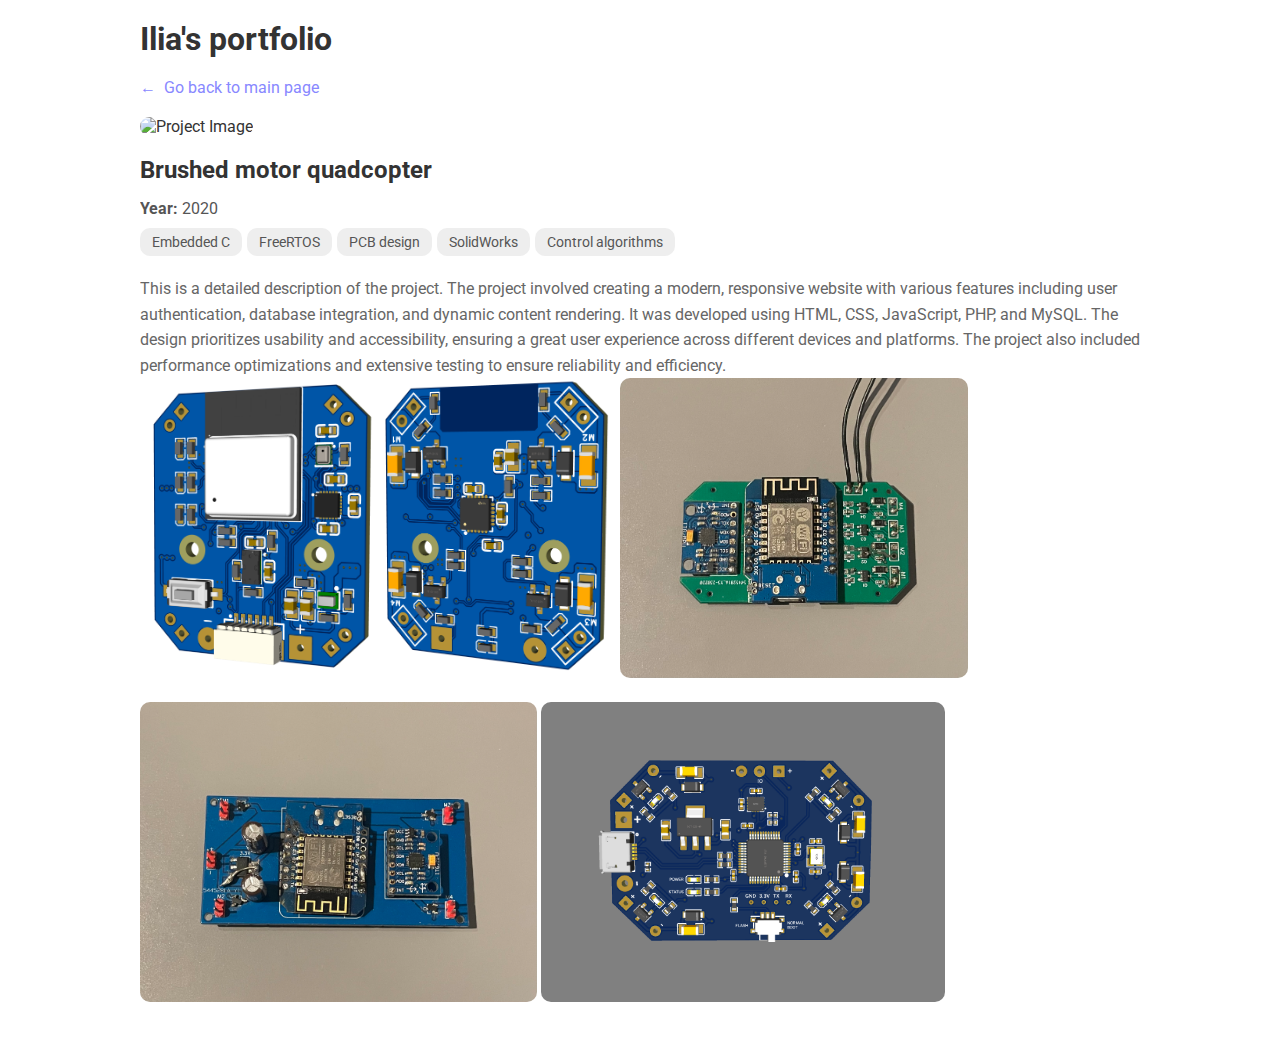
==== brushed_quadcopter.html @ 11b4039c "new changes" ====
<!DOCTYPE html>
<html lang="en">
<head>
    <meta charset="UTF-8">
    <meta name="viewport" content="width=device-width, initial-scale=1.0">
    <title>Project Details</title>
    <style>
        @import url('https://fonts.googleapis.com/css2?family=Roboto:wght@400;700&display=swap');

        * {
            margin: 0;
            padding: 0;
            box-sizing: border-box;
        }

        body {
            font-family: 'Roboto', Arial, sans-serif;
            background-color: #fff;
            color: #333;
            padding: 20px;
        }

        .main-container {
            max-width: 1000px;
            margin: 0 auto;
        }

        header {
            display: flex;
            justify-content: space-between;
            align-items: center;
            margin-bottom: 20px;
        }

        .back-link {
            display: inline-block;
            margin-bottom: 20px;
            text-decoration: none;
            color: #8888FF;
            font-size: 16px;
            transition: color 1s ease;
        }

        .back-link:hover {
            color: #6666CC;
        }

        .back-link::before {
            content: '\2190';
            margin-right: 8px;
        }

        .project-details {
            overflow: hidden;
        }

        .project-details img {
            width: 100%;
            height: 300px;
            object-fit: cover;
            border-radius: 10px;
            margin-bottom: 20px;
        }

        .project-title {
            font-size: 24px;
            font-weight: bold;
            margin-bottom: 15px;
            color: #333;
        }

        .project-year {
            margin-bottom: 10px;
            font-size: 16px;
            color: #555;
        }

        .project-year b {
            font-weight: bold;
        }

        .project-tags {
            display: flex;
            flex-wrap: wrap;
            gap: 5px;
            margin-bottom: 20px;
        }

        .project-tags span {
            display: inline-block;
            padding: 6px 12px;
            border-radius: 10px;
            background-color: #eee;
            font-size: 14px;
            color: #555;
        }

        .project-description {
            margin-top: 10px;
            font-size: 16px;
            line-height: 1.6;
            color: #666;
        }

        @media (max-width: 600px) {
            header {
                flex-direction: column;
                gap: 10px;
            }
        }
    </style>
</head>
<body>
    <div class="main-container">
        <header>
            <h1>Ilia's portfolio</h1>
        </header>

        <a href="index.html" class="back-link">Go back to main page</a>

        <div class="project-details">
            <img src="https://via.placeholder.com/1000x300" alt="Project Image">
            <h2 class="project-title">Brushed motor quadcopter</h2>
            <p class="project-year"><b>Year:</b> 2020</p>
            <div class="project-tags">
                            <span>Embedded C</span>
			    <span>FreeRTOS</span>
                            <span>PCB design</span>
                            <span>SolidWorks</span>
                            <span>Control algorithms</span>
            </div>
            <p class="project-description">
                This is a detailed description of the project. The project involved creating a modern, responsive website with various features including user authentication, database integration, and dynamic content rendering. It was developed using HTML, CSS, JavaScript, PHP, and MySQL. The design prioritizes usability and accessibility, ensuring a great user experience across different devices and platforms. The project also included performance optimizations and extensive testing to ensure reliability and efficiency.
            </p>
	    <img src="flight_controller_REV_C_front.png" style="width: auto;object-fit: inherit;">
	    <img src="flight_controller_REV_C_back.png" style="width: auto;object-fit: inherit;">
	    <img src="flight_controller_REV_B.jpg" style="width: auto;object-fit: inherit;">
	    <img src="flight_controller_REV_A.jpg" style="width: auto;object-fit: inherit;">
	    <img src="brushed_copter_old.png" style="width: auto;object-fit: inherit;">
        </div>
    </div>
</body>
</html>
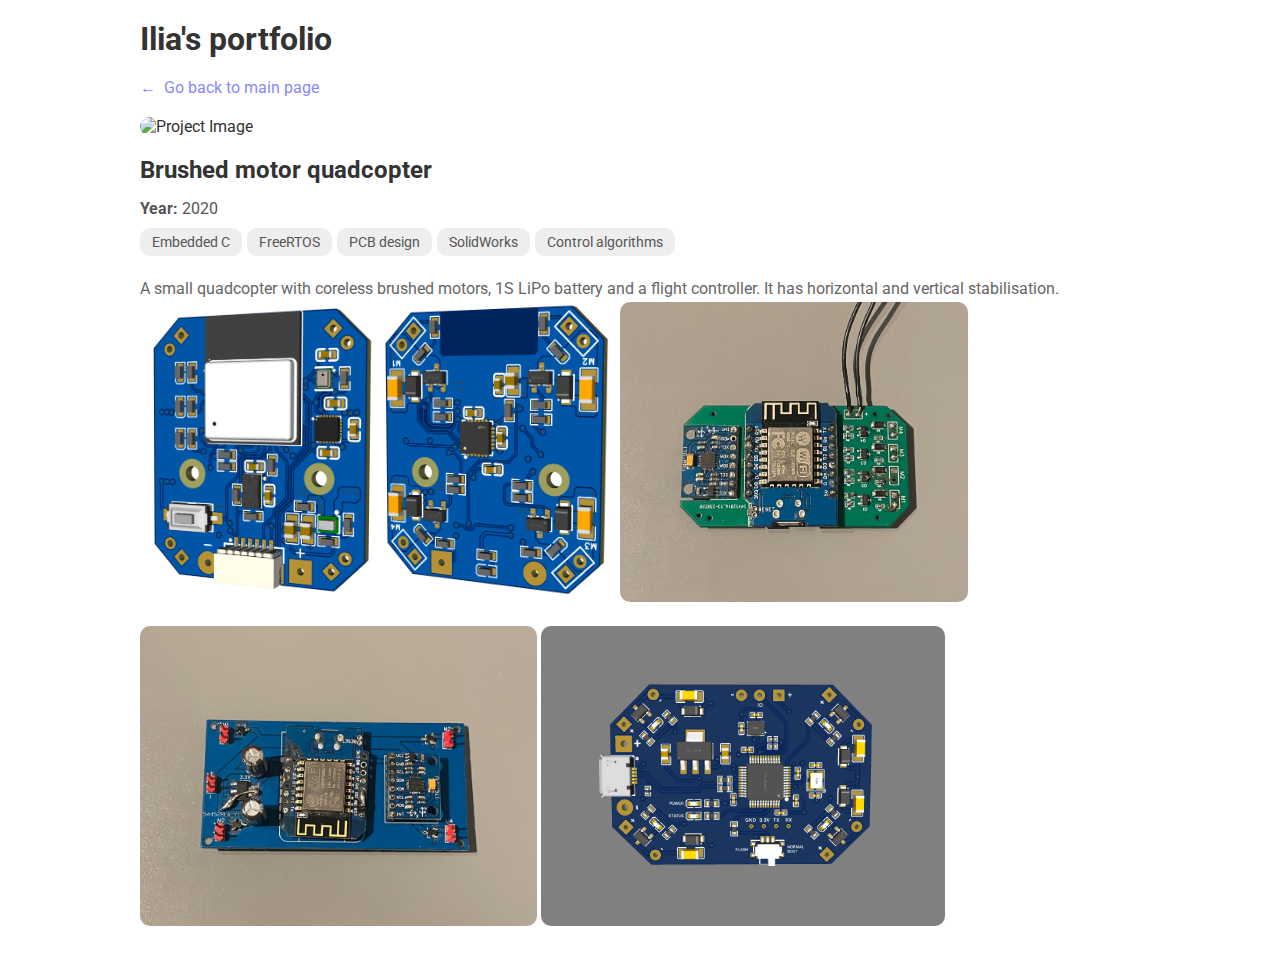
==== commit 6b429964: "description added" ====
--- a/brushed_quadcopter.html
+++ b/brushed_quadcopter.html
@@ -130,7 +130,7 @@
                             <span>Control algorithms</span>
             </div>
             <p class="project-description">
-                This is a detailed description of the project. The project involved creating a modern, responsive website with various features including user authentication, database integration, and dynamic content rendering. It was developed using HTML, CSS, JavaScript, PHP, and MySQL. The design prioritizes usability and accessibility, ensuring a great user experience across different devices and platforms. The project also included performance optimizations and extensive testing to ensure reliability and efficiency.
+                A small quadcopter with coreless brushed motors, 1S LiPo battery and a flight controller. It has horizontal and vertical stabilisation.
             </p>
 	    <img src="flight_controller_REV_C_front.png" style="width: auto;object-fit: inherit;">
 	    <img src="flight_controller_REV_C_back.png" style="width: auto;object-fit: inherit;">
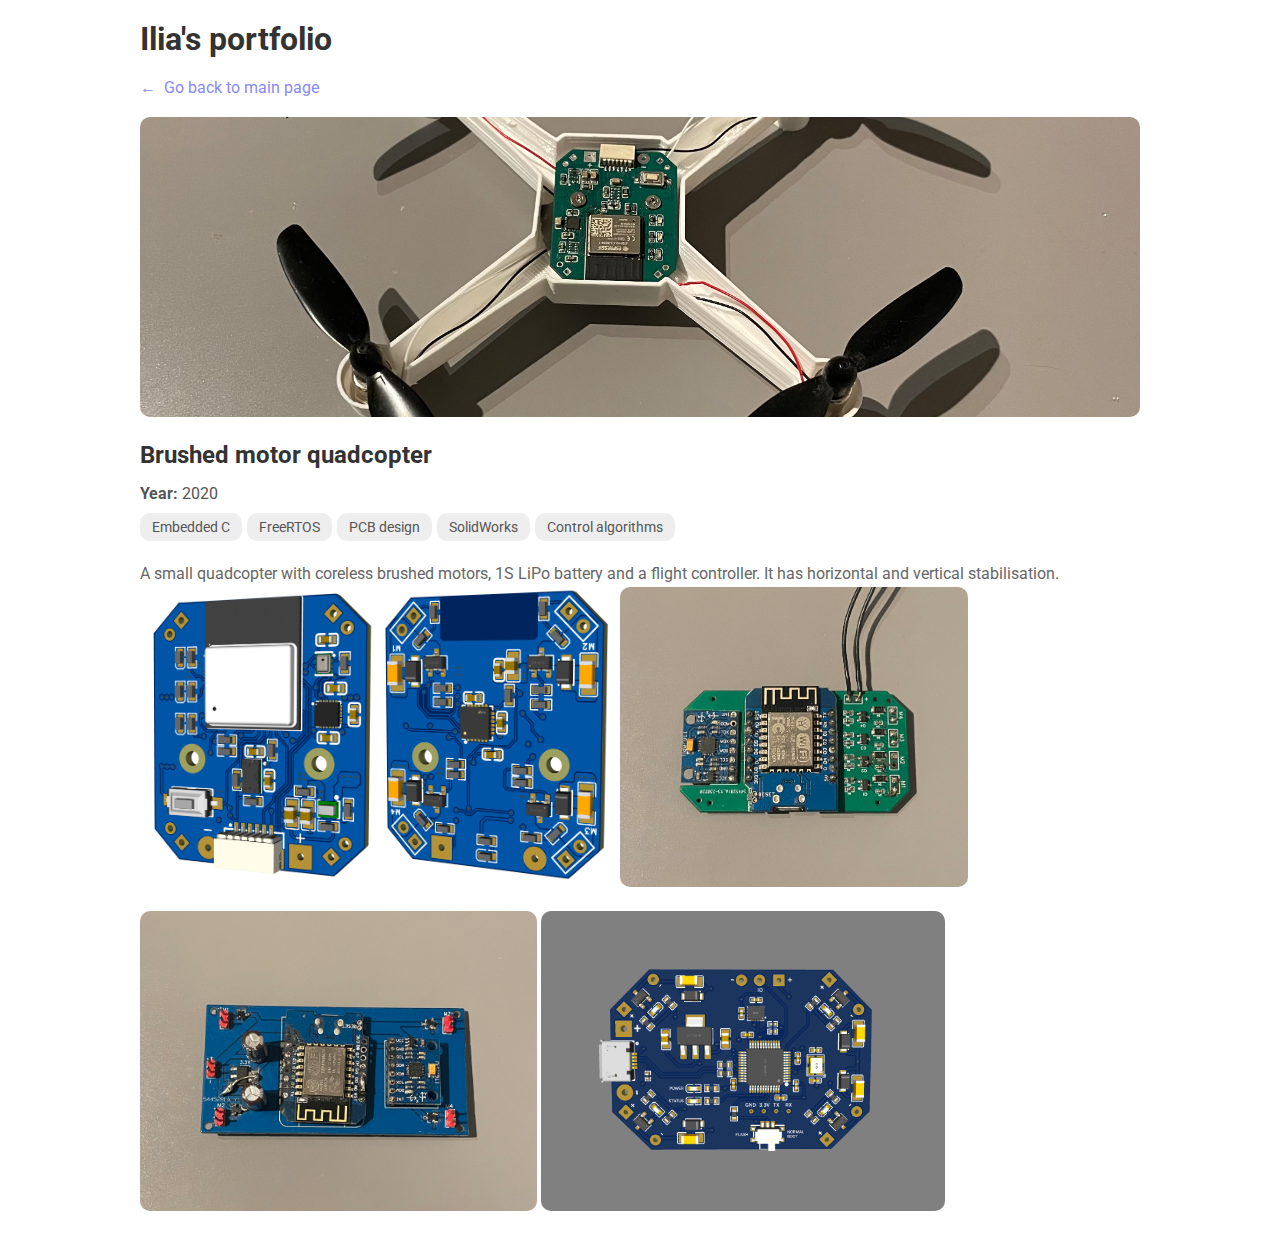
==== commit 26aa7316: "new photo" ====
--- a/brushed_quadcopter.html
+++ b/brushed_quadcopter.html
@@ -119,7 +119,7 @@
         <a href="index.html" class="back-link">Go back to main page</a>
 
         <div class="project-details">
-            <img src="https://via.placeholder.com/1000x300" alt="Project Image">
+            <img src="brushed_copter.jpg" alt="Project Image">
             <h2 class="project-title">Brushed motor quadcopter</h2>
             <p class="project-year"><b>Year:</b> 2020</p>
             <div class="project-tags">
